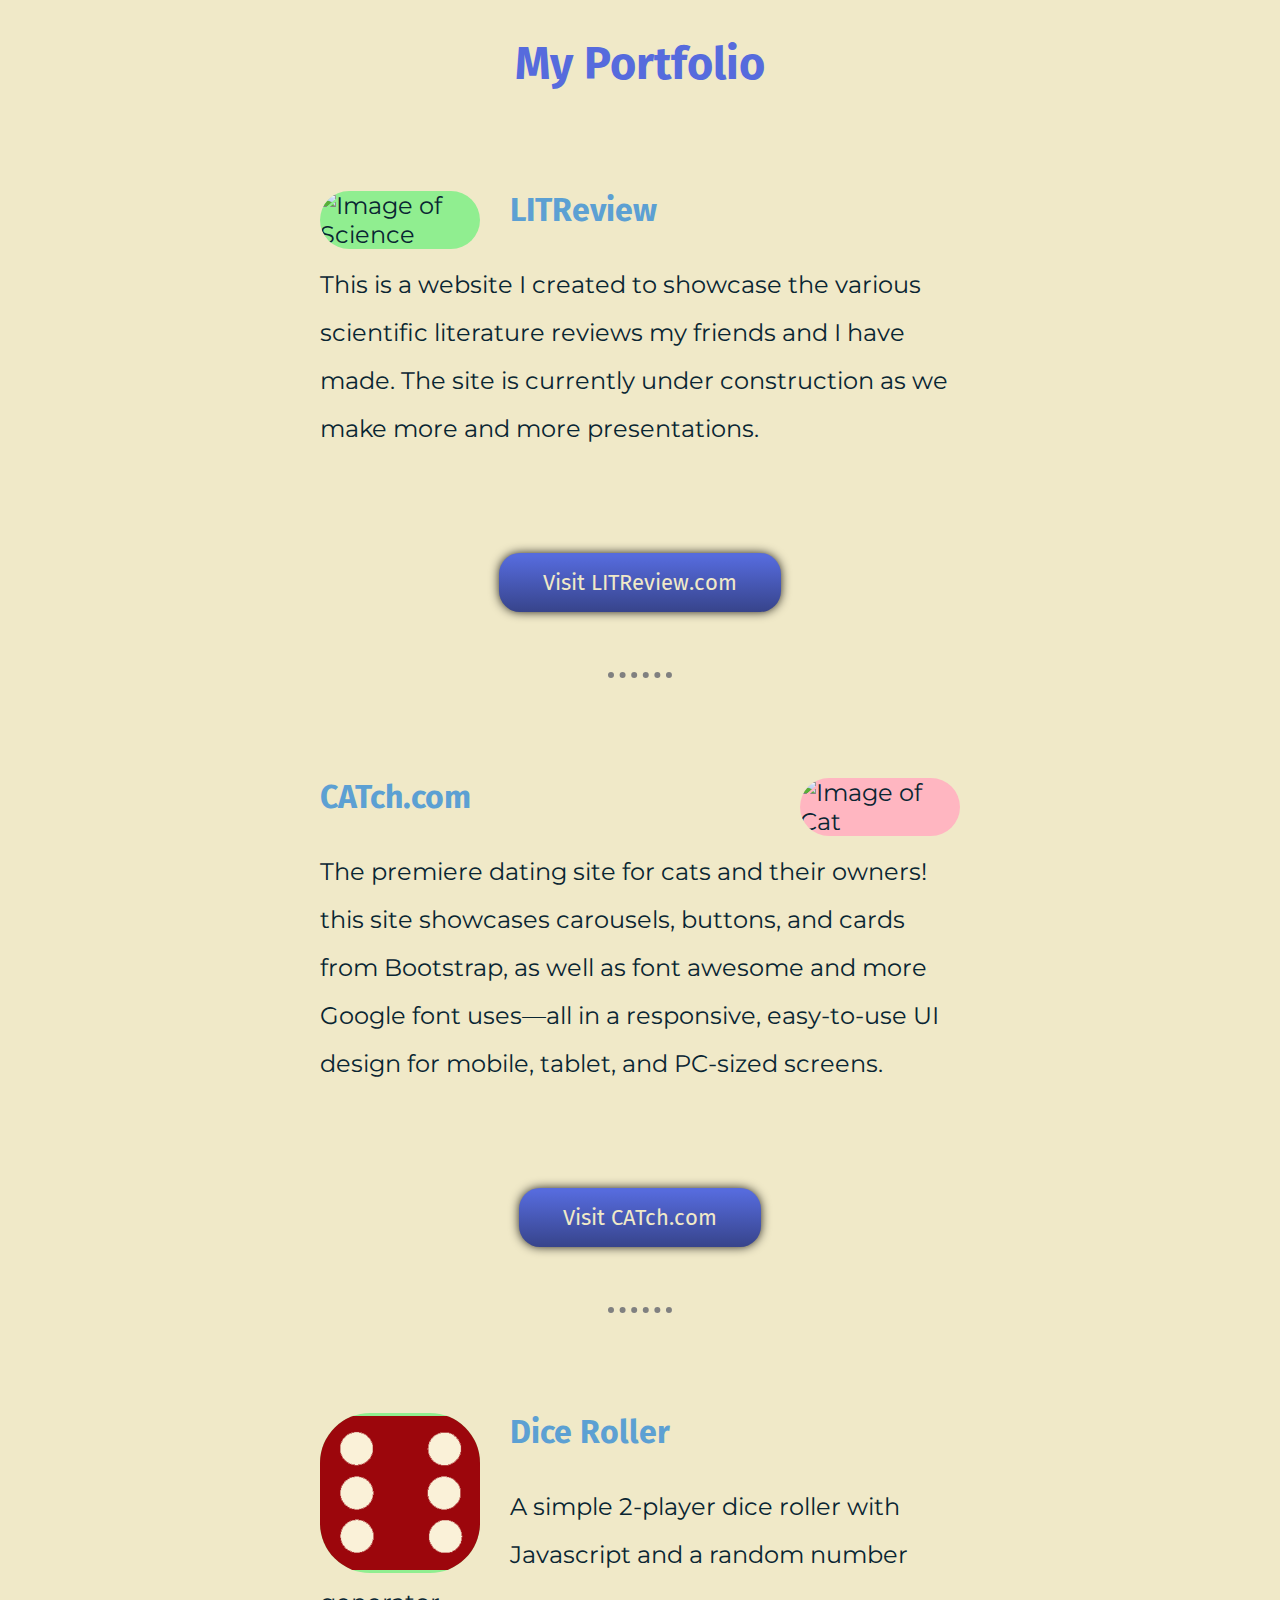
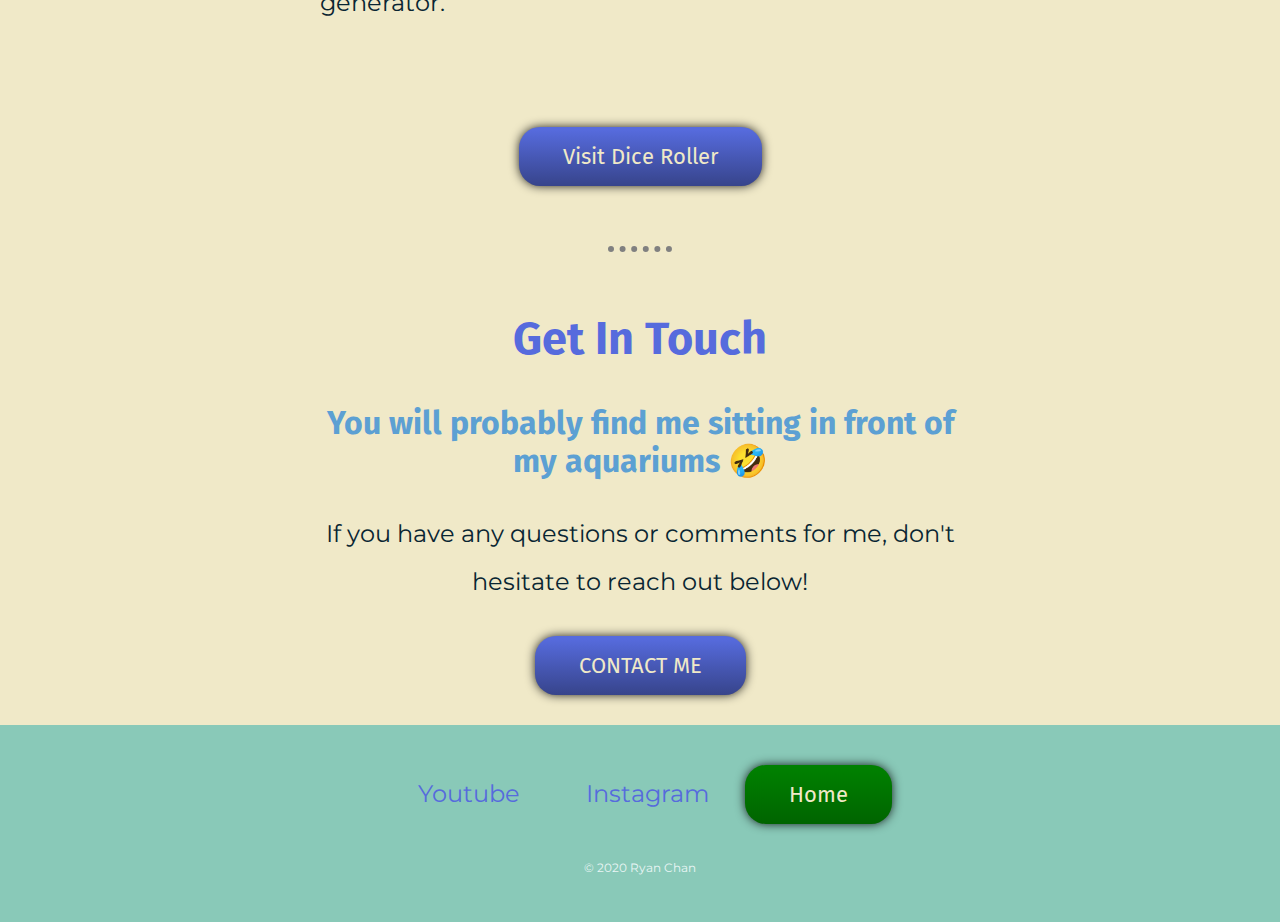
==== portfolio.html @ 7c64806b "Added Dice game and styled LitReview" ====
<!DOCTYPE html>
<html lang="en" dir="ltr">

<head>
  <meta charset="utf-8">
  <title>Ryan Chan</title>
  <link rel="stylesheet" type="text/css" href="css/styles.css">
  <link rel="icon" href="favicon.png">
  <link href="https://fonts.googleapis.com/css2?family=Fira+Sans:ital,wght@0,500;1,500&family=Montserrat:wght@500&family=Satisfy&display=swap" rel="stylesheet">
</head>

<body>
  <div class="skills">

    <h2>My Portfolio</h2>

    <div class="skill-row">
      <img class="portfolio-left-align-image" src="images/science.png" alt="Image of Science">
      <h3 class="skill-title">LITReview</h3>
      <p class="skill-description">This is a website I created to showcase the various scientific literature reviews my friends and I have made.
        The site is currently under construction as we make more and more presentations.</p>
    </div>

    <a class="button" href="litreview/index.html">Visit LITReview.com</a>

    <hr>

    <div class="skill-row">
      <img class="portfolio-right-align-image" src="images/cat.png" alt="Image of Cat">
      <h3 class="skill-title">CATch.com</h3>
      <p class="skill-description"> The premiere dating site for cats and their owners! this site showcases carousels, buttons, and cards from Bootstrap, as
        well as font awesome and more Google font uses—all in a responsive, easy-to-use UI design for mobile, tablet, and PC-sized screens.
      </p>
    </div>

    <a class="button" href="CATch.com/index.html">Visit CATch.com</a>
<!--  -->

<hr>

<div class="skill-row">
  <img class="portfolio-left-align-image" src="images/dice6.png" alt="Image of dice">
  <h3 class="skill-title">Dice Roller</h3>
  <p class="skill-description"> A simple 2-player dice roller with Javascript and a random number generator.
  </p>
</div>

<a class="button" href="Dice/index.html">Visit Dice Roller</a>

    <!--  -->
  </div>

  <hr>

  <div class="contact-me">

    <h2>Get In Touch</h2>
    <h3 class="contact-me-subtitle" class="contact-me-message">You will probably find me sitting in front of my aquariums 🤣</h3>
    <p class="contact-me-message">If you have any questions or comments for me, don't hesitate to reach out below!</p>
    <a class="button" href="mailto:avataraquatics@gmail.com">CONTACT ME</a>
  </div>


  <div class="bottom-container">
    <a class="footer-link" href="https://www.youtube.com/channel/UCK5QaE3bnbNl8uX6_U2tc0w?view_as=subscriber"><i class="fab fa-youtube"></i> Youtube</a>
    <a class="footer-link" href="https://www.instagram.com/ryancistrus/"><i class="fab fa-instagram"></i> Instagram</a>
    <!-- <a class="footer-link" href="https://www.facebook.com/ryan.chan.902"><i class="fab fa-facebook-square"></i> Facebook</a> -->
    <a class="home-button button" href="index.html">Home</a>
    <p class="copyright">© 2020 Ryan Chan</p>
  </div>
</body>

</html>
---- css/styles.css ----
body {
  margin: 30px 0 0 0;
  background-color: #f0e9c8;
  font-family: 'Montserrat', sans-serif;
  color: #092532;
  text-align: center;
  font-size: 1.5rem;
}

h1 {
  font-family: 'Satisfy', cursive;
  font-size: 5.7rem;
  position: relative;
  margin-top: 100px;
}

h2 {
  color: #566bdd;
  font-size: 2.8125rem;
  font-family: 'Fira Sans', sans-serif;
}

h3 {
  color: #5ca0d3;
  font-size: 2rem;
  font-family: 'Fira Sans', sans-serif;
}

hr {
  /* background-color and style */
  border-width: 6px;
  border-style: none;
  border-top-style: dotted;
  border-color: gray;
  width: 5%;
  margin: 60px auto 60px auto;
}
p{
  line-height: 2;
}
a{
  color: #566bdd;
  text-decoration: none;
}
a:hover{
  color: #5ca0d3;

}
/******************CLASS STYLES**************/
.top-container {
  position: relative;
  padding-top: 50px;
  text-align: center;
  margin: 0;
}
.bio0{
  line-height: 2;
  text-align: center;
  width: 40%;
  margin: 30px auto 30px auto;
}
.cloud0 {
  position: absolute;
  right: 35%;
  top: 50px;
}

.cloud1 {
  position: absolute;
  margin-right: 30%;
}

.top-container {
  background-color: #f0e9c8;
  margin: 0;
}

.title-text {
  text-align: center;
  padding-top: 40px;
}

.intro-text {
  font-weight: lighter;
  line-height: 2;
  font-family: 'Montserrat', sans-serif;
  position: relative;
  bottom: 30px;
  text-align: center;
  font-size: 2.25rem;
}

.mountain {
  position: relative;
}

.profile-picture {
  width: 250px;
  height: 250px;
  border-radius: 50% 50% 0 0;
  border: solid 10px;
  background-color: #b8ede7;
  border-color: #4f2607;
}
.deer-image {
  float: left;
  background-color: #b8ede7;
  width: 25%;
  border-radius: 50px;
  margin-right: 30px;
}
/* .science-image{
  float: left;
  background-color: lightgreen;
  width: 25%;
  border-radius: 50px;
  margin-right: 30px;
} */
.portfolio-left-align-image{
  float: left;
  background-color: lightgreen;
  width: 25%;
  border-radius: 50px;
  margin-right: 30px;
}
.computer-image {
  float: right;
  width: 25%;
  border-radius: 50px;
  margin-left: 30px;
}

.portfolio-right-align-image {
  float: right;
  width: 25%;
  border-radius: 50px;
  margin-left: 30px;
  background-color: lightpink;
}

.middle-container {
  margin: 0 auto 70px auto;
}
.button {
	box-shadow: 0px 0px 11px -1px #000000;
	background:linear-gradient(to bottom, #566BDD 5%, #37448B 100%);
	background-color:#79bbff;
	border-radius:21px;
	display:inline-block;
	cursor:pointer;
	color:#F0E9C8;
	font-family: 'Fira Sans', sans-serif;
	font-size:22px;
	font-weight:normal;
	padding:16px 44px;
	text-decoration:none;
	/* text-shadow:3px 3px 11px #528ecc; */
}

.button:hover {
	background:linear-gradient(to bottom, #37448B 5%, #566BDD 100%);
	background-color:#000000;
}
.button:active {
	position:relative;
	top:1px;
}
.home-button{
    box-shadow: 0px 0px 11px -1px #000000;
    background:linear-gradient(to bottom, green 5%, darkgreen 100%);
  	background-color:lightgreen;
    border-radius:21px;
    display:inline-block;
    cursor:pointer;
    color:#F0E9C8;
    font-family: 'Fira Sans', sans-serif;
    font-size:22px;
    font-weight:normal;
    padding:16px 44px;
    text-decoration:none;
}
.home-button:hover{
  background-color:#000000;
  background:linear-gradient(to bottom, darkgreen 5%, green 100%);
  color:lightgreen;
}
.home-button:active {
	position:relative;
	top:1px;
}
.skill-row{
  margin: 100px auto 100px auto;
  width: 50%;
  text-align: left;
}
.skill-description{
  line-height: 2;
}

.contact-me-message{
  margin: 0 auto 30px auto;
  width: 50%;
  text-align: center;
}

.contact-me-subtitle{
  margin: 30px auto 30px auto;
  width: 50%;
  text-align: center;
  color: #5ca0d3;
}

.bottom-container {
  background-color: #89c9b8;
  padding: 40px 0 10px 0;
  margin: 30px 0 0 0;
  color: white;
}

.footer-link {
  text-decoration: none;
  margin: auto 30px auto 30px;
  color: #566bdd;
}
.footer-link:hover {
  color: white;
}
.copyright{
  font-size: .76rem;
  padding: 20px 0 20px 0;
  color: #EAF6F6;
}
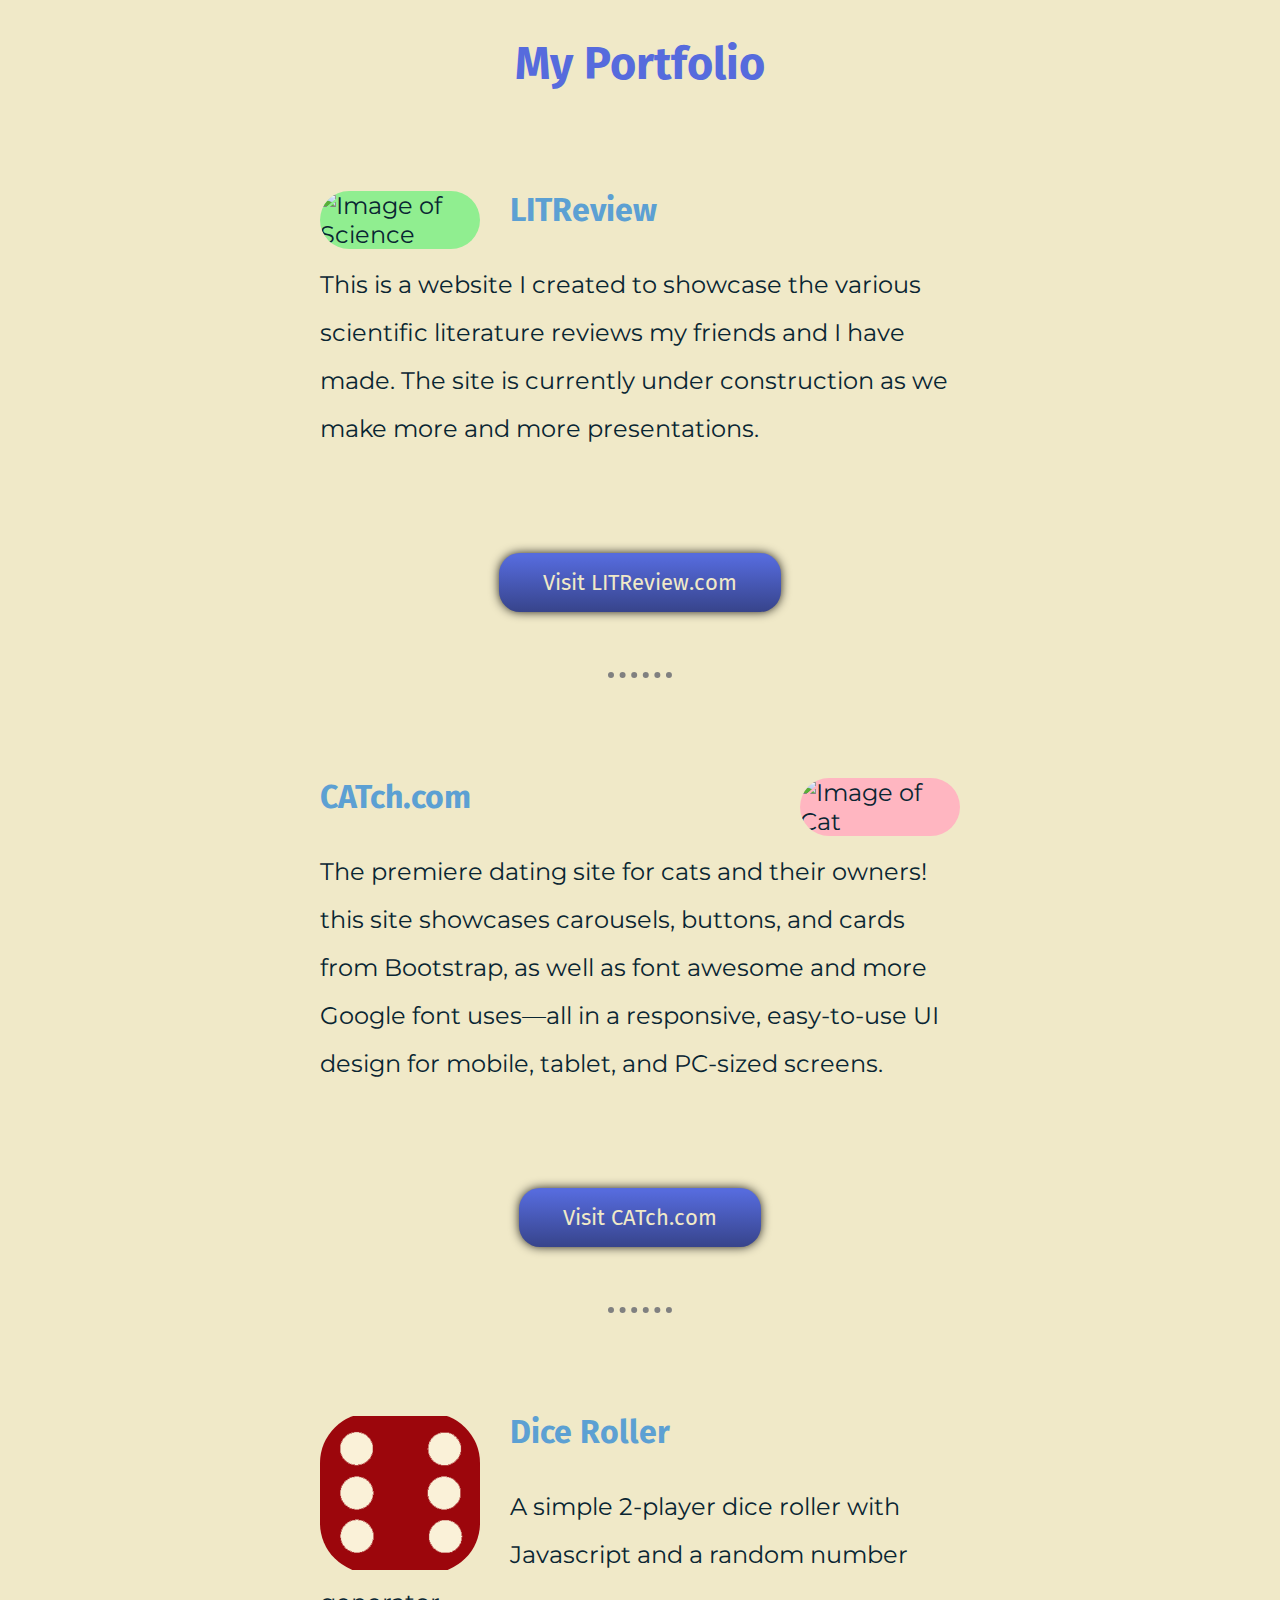
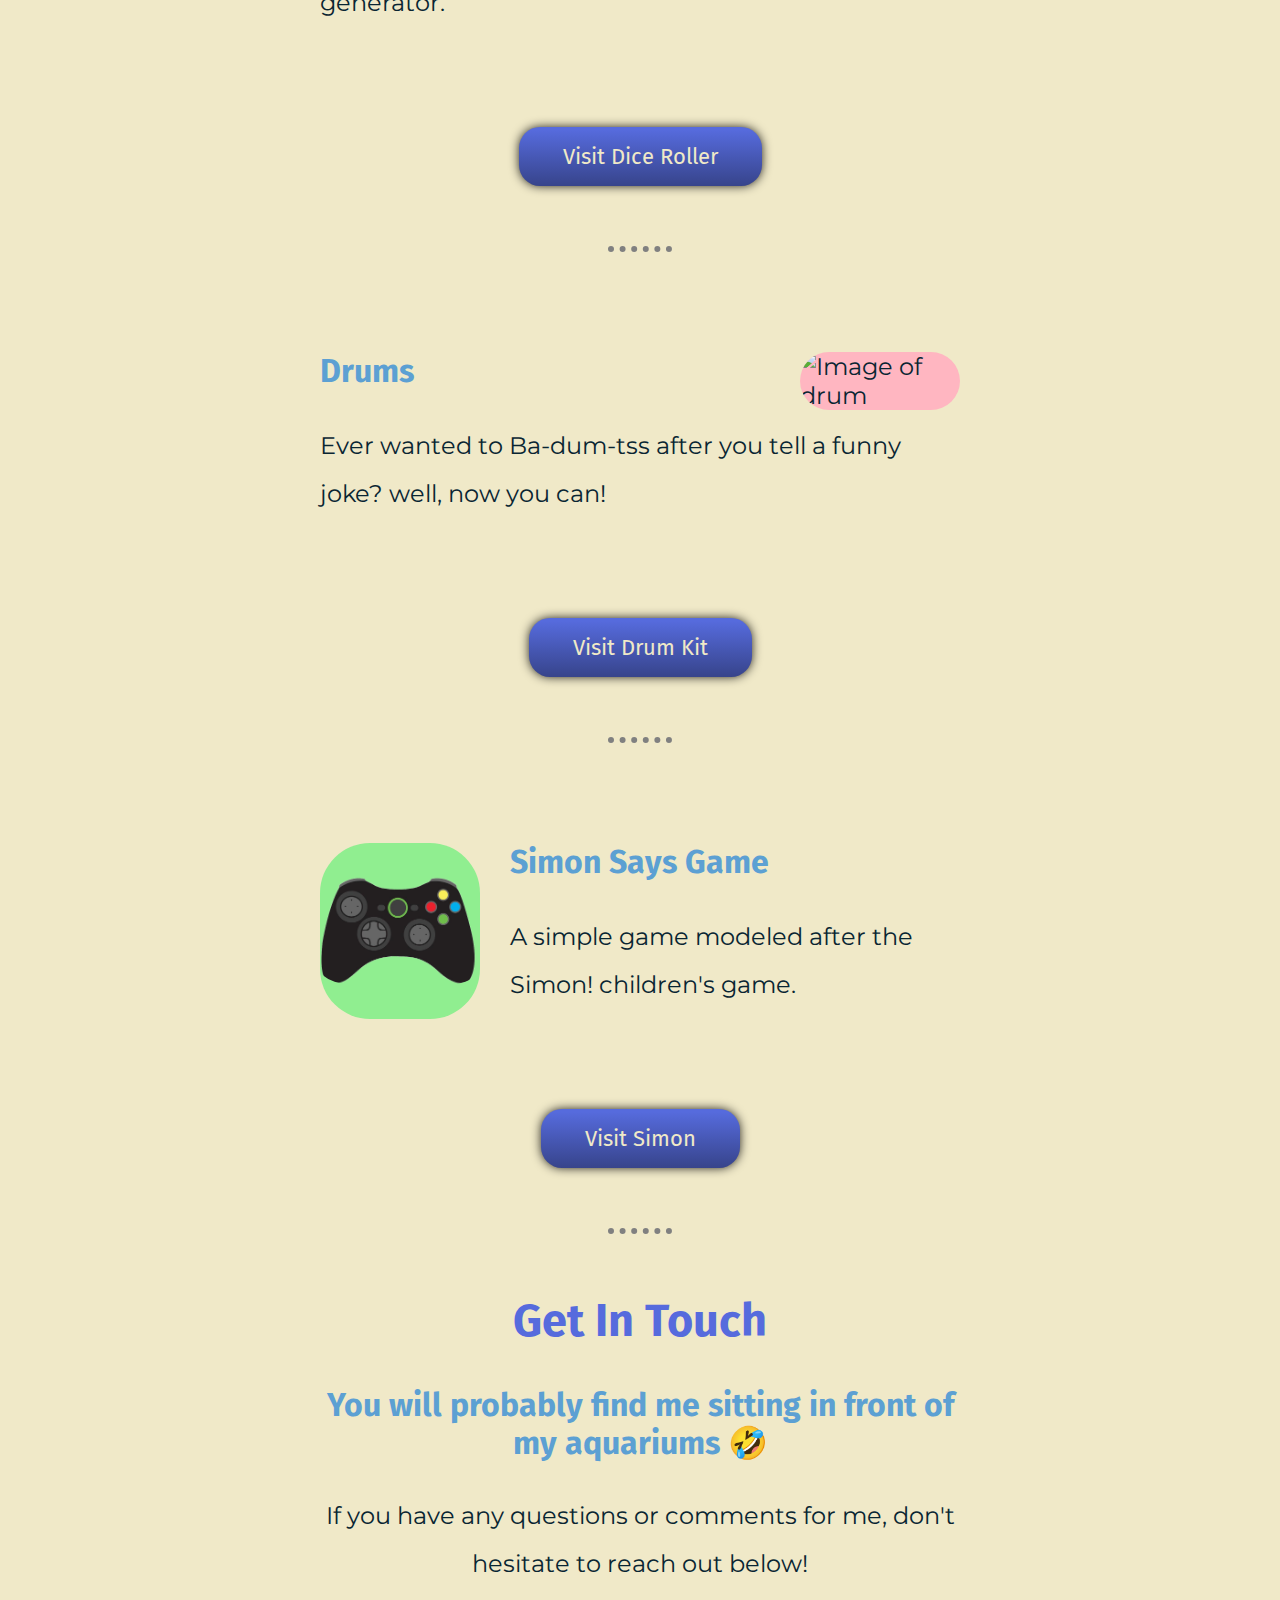
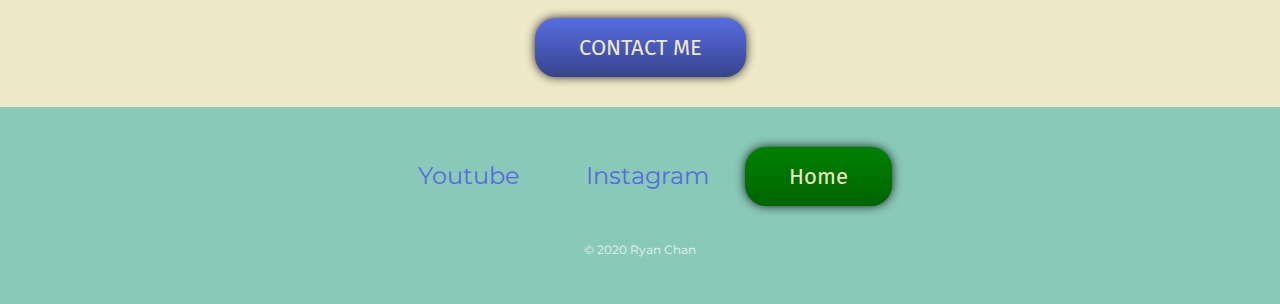
==== commit 8e0edefa: "Pushed out Simon" ====
--- a/portfolio.html
+++ b/portfolio.html
@@ -15,7 +15,7 @@
     <h2>My Portfolio</h2>
 
     <div class="skill-row">
-      <img class="portfolio-left-align-image" src="images/science.png" alt="Image of Science">
+      <img class="green-bg portfolio-left-align-image" src="images/science.png" alt="Image of Science">
       <h3 class="skill-title">LITReview</h3>
       <p class="skill-description">This is a website I created to showcase the various scientific literature reviews my friends and I have made.
         The site is currently under construction as we make more and more presentations.</p>
@@ -26,7 +26,7 @@
     <hr>
 
     <div class="skill-row">
-      <img class="portfolio-right-align-image" src="images/cat.png" alt="Image of Cat">
+      <img class="pink-bg portfolio-right-align-image" src="images/cat.png" alt="Image of Cat">
       <h3 class="skill-title">CATch.com</h3>
       <p class="skill-description"> The premiere dating site for cats and their owners! this site showcases carousels, buttons, and cards from Bootstrap, as
         well as font awesome and more Google font uses—all in a responsive, easy-to-use UI design for mobile, tablet, and PC-sized screens.
@@ -47,10 +47,41 @@
 
 <a class="button" href="Dice/index.html">Visit Dice Roller</a>
 
-    <!--  -->
+<!--  -->
+
+  <hr>
+
+  <div class="skill-row">
+    <img class="pink-bg portfolio-right-align-image" src="images/tom2.png" alt="Image of drum">
+    <h3 class="skill-title">Drums</h3>
+    <p class="skill-description"> Ever wanted to Ba-dum-tss after you tell a funny joke? well, now you can!
+    </p>
   </div>
 
+  <a class="button" href="drum-kit/index.html">Visit Drum Kit</a>
+
   <hr>
+
+<!--  -->
+
+  <div class="skill-row">
+    <img class="portfolio-left-align-image green-bg controller" src="images/gameController.png" alt="Image of controller">
+    <h3 class="skill-title">Simon Says Game</h3>
+    <p class="skill-description"> A simple game modeled after the Simon! children's game.
+    </p>
+  </div>
+
+  <a class="button" href="Simon-Game/index.html">Visit Simon</a>
+
+  <!--  -->
+    <hr>
+
+
+
+</div> <!-- skill closing div -->
+
+
+
 
   <div class="contact-me">
 
--- a/css/styles.css
+++ b/css/styles.css
@@ -109,19 +109,15 @@
   border-radius: 50px;
   margin-right: 30px;
 }
-/* .science-image{
-  float: left;
-  background-color: lightgreen;
-  width: 25%;
-  border-radius: 50px;
-  margin-right: 30px;
-} */
+
 .portfolio-left-align-image{
   float: left;
-  background-color: lightgreen;
   width: 25%;
   border-radius: 50px;
   margin-right: 30px;
+}
+.green-bg{
+    background-color: lightgreen;
 }
 .computer-image {
   float: right;
@@ -135,9 +131,10 @@
   width: 25%;
   border-radius: 50px;
   margin-left: 30px;
-  background-color: lightpink;
-}
-
+}
+.pink-bg {
+    background-color: lightpink;
+}
 .middle-container {
   margin: 0 auto 70px auto;
 }
@@ -230,3 +227,6 @@
   padding: 20px 0 20px 0;
   color: #EAF6F6;
 }
+.controller {
+  padding: 2rem 0;
+}
